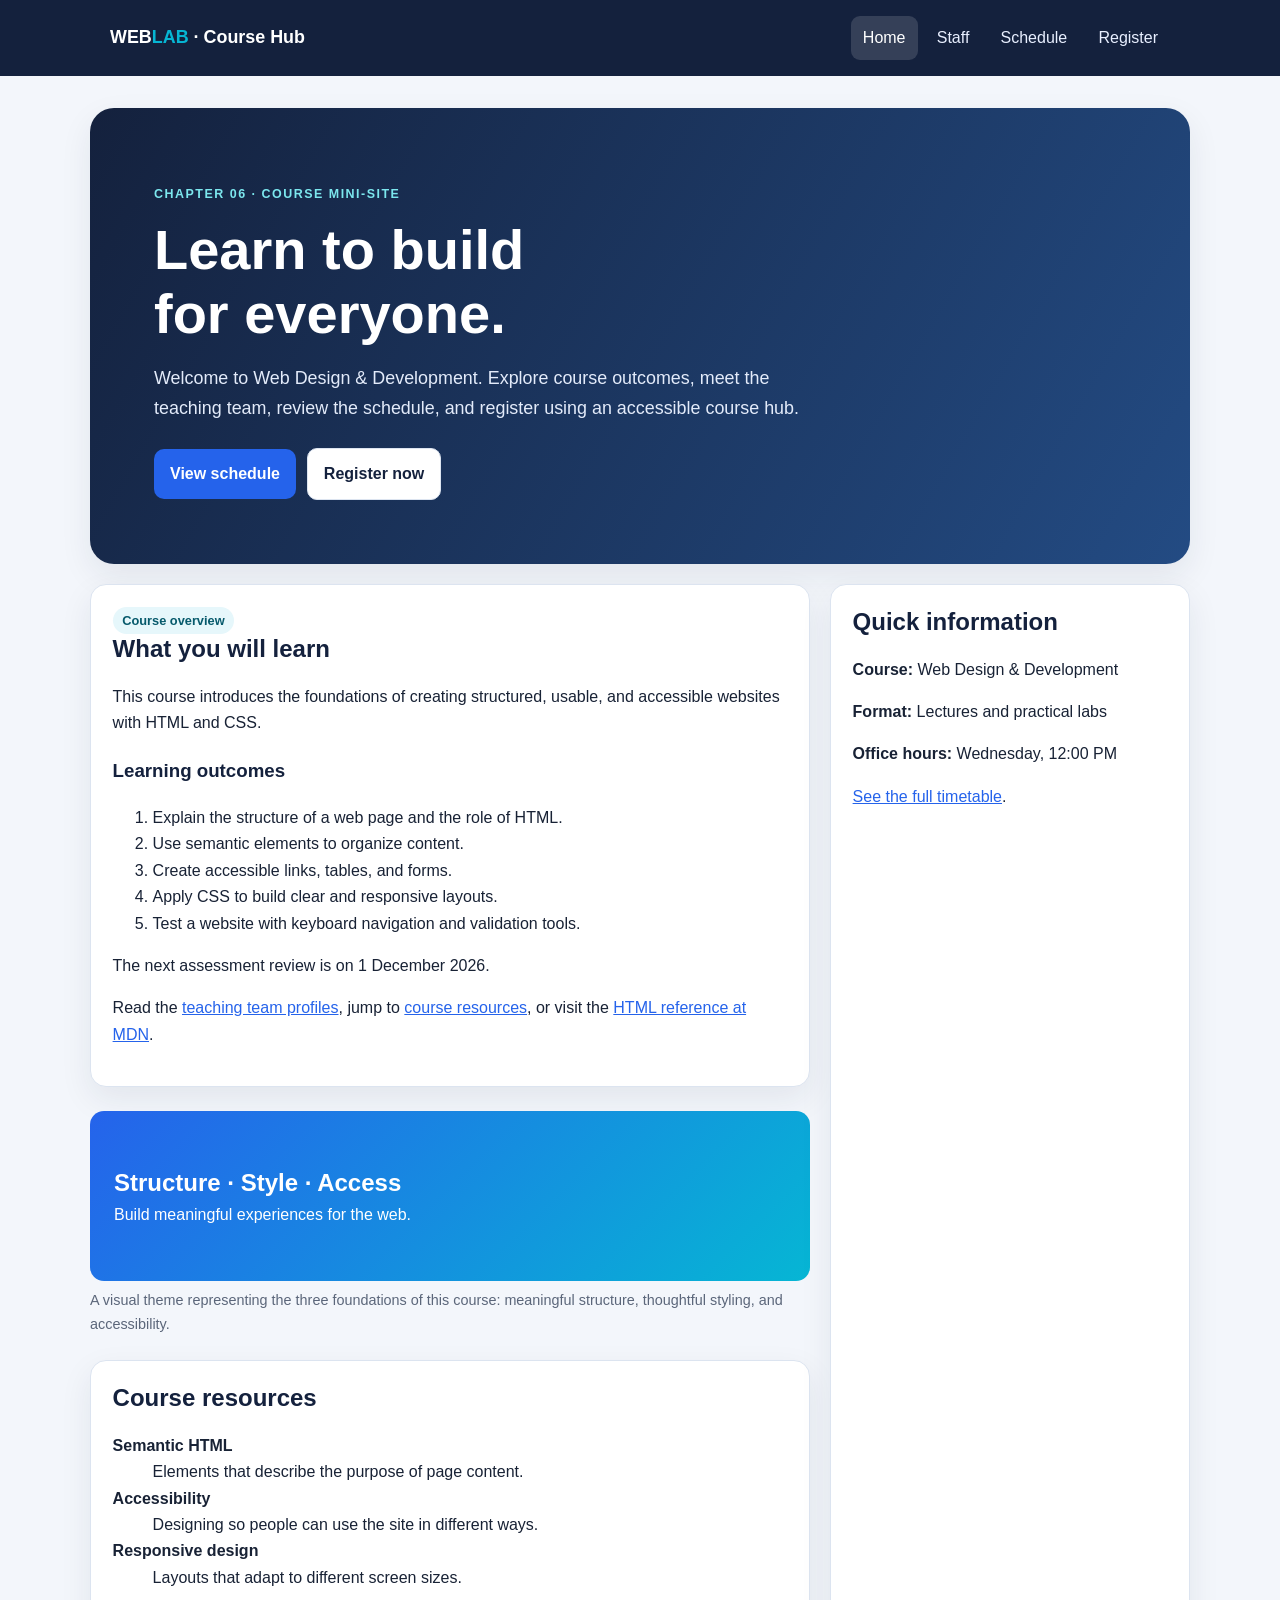
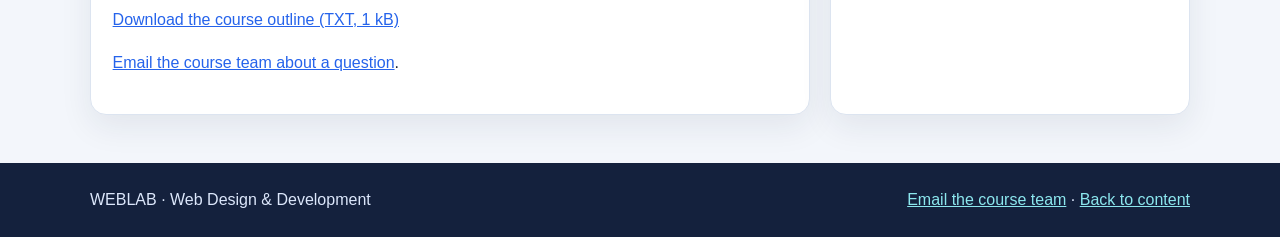
==== index.html @ 5d4ca90d "Add files via upload" ====
<!doctype html>
<html lang="en">
<head>
  <meta charset="utf-8">
  <meta name="viewport" content="width=device-width, initial-scale=1">
  <meta name="description" content="Accessible Web Design and Development course information.">
  <title>Course Home | WEBLAB Course Hub</title>
  <link rel="stylesheet" href="styles.css">
</head>
<body>

<a class="skip-link" href="#main">Skip to main content</a>
<header class="site-header">
  <div class="header-inner">
    <a class="brand" href="index.html">WEB<span>LAB</span> · Course Hub</a>
    <nav aria-label="Main navigation">
      <ul>
        <li><a href="index.html" aria-current="page">Home</a></li>
        <li><a href="staff.html" >Staff</a></li>
        <li><a href="schedule.html" >Schedule</a></li>
        <li><a href="register.html" >Register</a></li>
      </ul>
    </nav>
  </div>
</header>

<div class="container">

<div class="hero">
  <p class="eyebrow">Chapter 06 · Course mini-site</p>
  <h1>Learn to build<br>for everyone.</h1>
  <p class="lead">Welcome to Web Design &amp; Development. Explore course outcomes, meet the teaching team, review the schedule, and register using an accessible course hub.</p>
  <a class="button" href="schedule.html">View schedule</a>
  <a class="button secondary" href="register.html">Register now</a>
</div>
<div class="content-layout">
  <main id="main">
    <section class="panel" aria-labelledby="about-title">
      <span class="tag">Course overview</span>
      <h2 id="about-title">What you will learn</h2>
      <p>This course introduces the foundations of creating structured, usable, and accessible websites with HTML and CSS.</p>
      <h3>Learning outcomes</h3>
      <ol>
        <li>Explain the structure of a web page and the role of HTML.</li>
        <li>Use semantic elements to organize content.</li>
        <li>Create accessible links, tables, and forms.</li>
        <li>Apply CSS to build clear and responsive layouts.</li>
        <li>Test a website with keyboard navigation and validation tools.</li>
      </ol>
      <p>The next assessment review is on <time datetime="2026-12-01">1 December 2026</time>.</p>
      <p>Read the <a href="staff.html">teaching team profiles</a>, jump to <a href="#resources">course resources</a>, or visit the <a href="https://developer.mozilla.org/en-US/docs/Web/HTML" target="_blank" rel="noopener">HTML reference at MDN</a>.</p>
    </section>
    <figure>
      <div class="course-art" role="img" aria-label="Abstract blue and cyan illustration representing web development">
        <strong>Structure · Style · Access</strong>
        <span>Build meaningful experiences for the web.</span>
      </div>
      <figcaption>A visual theme representing the three foundations of this course: meaningful structure, thoughtful styling, and accessibility.</figcaption>
    </figure>
    <section class="panel" id="resources" aria-labelledby="resources-title">
      <h2 id="resources-title">Course resources</h2>
      <dl>
        <dt><strong>Semantic HTML</strong></dt><dd>Elements that describe the purpose of page content.</dd>
        <dt><strong>Accessibility</strong></dt><dd>Designing so people can use the site in different ways.</dd>
        <dt><strong>Responsive design</strong></dt><dd>Layouts that adapt to different screen sizes.</dd>
      </dl>
      <p><a href="assets/course-outline.txt" download>Download the course outline (TXT, 1 kB)</a></p>
      <p><a href="mailto:course@example.edu?subject=Course%20question">Email the course team about a question</a>.</p>
    </section>
  </main>
  <aside class="panel" aria-labelledby="quick-title">
    <h2 id="quick-title">Quick information</h2>
    <p><strong>Course:</strong> Web Design &amp; Development</p>
    <p><strong>Format:</strong> Lectures and practical labs</p>
    <p><strong>Office hours:</strong> <time datetime="2026-11-25T12:00">Wednesday, 12:00 PM</time></p>
    <p><a href="schedule.html">See the full timetable</a>.</p>
  </aside>
</div>

</div>

<footer class="site-footer">
  <div class="footer-inner">
    <span>WEBLAB · Web Design &amp; Development</span>
    <span><a href="mailto:course@example.edu">Email the course team</a> · <a href="#main">Back to content</a></span>
  </div>
</footer>

</body>
</html>
---- styles.css ----
:root {
  --navy: #14213d;
  --blue: #2563eb;
  --cyan: #06b6d4;
  --ink: #182235;
  --muted: #5b667a;
  --surface: #ffffff;
  --page: #f3f6fb;
  --line: #dce4f0;
  --focus: #f59e0b;
  --radius: 16px;
  --shadow: 0 12px 32px rgba(20,33,61,.08);
}
* { box-sizing: border-box; }
html { scroll-behavior: smooth; }
body {
  margin: 0; font-family: Arial, Helvetica, sans-serif; color: var(--ink);
  background: var(--page); line-height: 1.65;
}
a { color: var(--blue); }
a:hover { color: #1747b0; }
a:focus-visible, button:focus-visible, input:focus-visible, select:focus-visible,
textarea:focus-visible { outline: 3px solid var(--focus); outline-offset: 3px; }
.skip-link {
  position: absolute; left: 1rem; top: -5rem; z-index: 20;
  background: #fff; padding: .7rem 1rem; border-radius: 8px; font-weight: 700;
}
.skip-link:focus { top: 1rem; }
.site-header { background: var(--navy); color: white; }
.header-inner {
  max-width: 1100px; margin: auto; padding: 1rem 1.25rem;
  display: flex; justify-content: space-between; align-items: center; gap: 1rem; flex-wrap: wrap;
}
.brand { color: white; text-decoration: none; font-size: 1.12rem; font-weight: 800; }
.brand span { color: var(--cyan); }
nav ul { list-style: none; display: flex; flex-wrap: wrap; gap: .45rem; margin: 0; padding: 0; }
nav a { color: #e8efff; text-decoration: none; padding: .55rem .75rem; border-radius: 9px; display: inline-block; }
nav a[aria-current="page"], nav a:hover { background: rgba(255,255,255,.14); color: white; }
.container { width: min(1100px, calc(100% - 2rem)); margin: 2rem auto 3rem; }
.hero {
  background: linear-gradient(120deg, var(--navy), #234b83);
  color: white; padding: clamp(2rem, 6vw, 4rem); border-radius: 24px; box-shadow: var(--shadow);
}
.eyebrow { color: #7ce7ee; text-transform: uppercase; letter-spacing: .12em; font-size: .78rem; font-weight: 800; }
h1 { line-height: 1.15; font-size: clamp(2rem, 5vw, 3.5rem); margin: .5rem 0 1rem; }
h2 { color: var(--navy); margin-top: 0; line-height: 1.25; }
h3 { color: var(--navy); }
.lead { font-size: 1.12rem; max-width: 65ch; color: #e3ebfa; }
.button {
  display: inline-block; background: var(--blue); color: white; padding: .75rem 1rem;
  border: 0; border-radius: 10px; font-weight: 700; text-decoration: none; cursor: pointer;
}
.button.secondary { background: white; color: var(--navy); border: 1px solid var(--line); }
.hero .button { margin: .4rem .4rem 0 0; }
.grid { display: grid; grid-template-columns: repeat(3, minmax(0,1fr)); gap: 1rem; margin: 1.25rem 0; }
.card, .panel { background: var(--surface); border: 1px solid var(--line); border-radius: var(--radius); padding: 1.35rem; box-shadow: var(--shadow); }
.card p, .muted { color: var(--muted); }
.content-layout { display: grid; grid-template-columns: minmax(0, 2fr) minmax(220px, 1fr); gap: 1.25rem; margin-top: 1.25rem; }
main, aside { min-width: 0; }
.tag { display: inline-block; padding: .2rem .6rem; border-radius: 999px; background: #e6f7fb; color: #075a6c; font-size: .8rem; font-weight: 700; }
figure { margin: 1.5rem 0; }
.course-art {
  min-height: 170px; border-radius: 14px; padding: 1.5rem; color: white;
  background: linear-gradient(135deg, #2563eb, #06b6d4);
  display: flex; flex-direction: column; justify-content: center;
}
.course-art strong { font-size: 1.5rem; }
figcaption { color: var(--muted); font-size: .9rem; margin-top: .5rem; }
table { width: 100%; border-collapse: collapse; background: white; border-radius: 12px; overflow: hidden; }
caption { text-align: left; font-weight: 700; padding: .8rem 0; color: var(--navy); }
th, td { border: 1px solid var(--line); padding: .8rem; text-align: left; }
thead th { background: var(--navy); color: white; }
tbody th { background: #edf3fc; }
form { display: grid; gap: 1.2rem; }
fieldset { border: 1px solid var(--line); border-radius: 12px; padding: 1rem; margin: 0; }
legend { color: var(--navy); font-weight: 800; padding: 0 .35rem; }
.form-grid { display: grid; grid-template-columns: repeat(2, minmax(0,1fr)); gap: 1rem; }
.field { display: grid; gap: .35rem; }
label { font-weight: 700; }
input, select, textarea {
  width: 100%; padding: .7rem .8rem; border: 1px solid #b9c6d8; border-radius: 8px;
  font: inherit; background: white; color: var(--ink);
}
.choice { display: flex; gap: .6rem; align-items: flex-start; margin: .45rem 0; }
.choice input { width: auto; margin-top: .35rem; }
.actions { display: flex; flex-wrap: wrap; gap: .7rem; }
.site-footer { background: var(--navy); color: #dce7fb; padding: 1.5rem; }
.footer-inner { max-width: 1100px; margin: auto; display: flex; justify-content: space-between; flex-wrap: wrap; gap: 1rem; }
.site-footer a { color: #8ce7ee; }
.notice { border-left: 4px solid var(--cyan); background: #e9f9fb; padding: .9rem 1rem; border-radius: 8px; }
@media (max-width: 760px) {
  .grid { grid-template-columns: 1fr; }
  .content-layout { grid-template-columns: 1fr; }
  .header-inner { align-items: flex-start; flex-direction: column; }
  .form-grid { grid-template-columns: 1fr; }
  .container { margin-top: 1rem; }
}
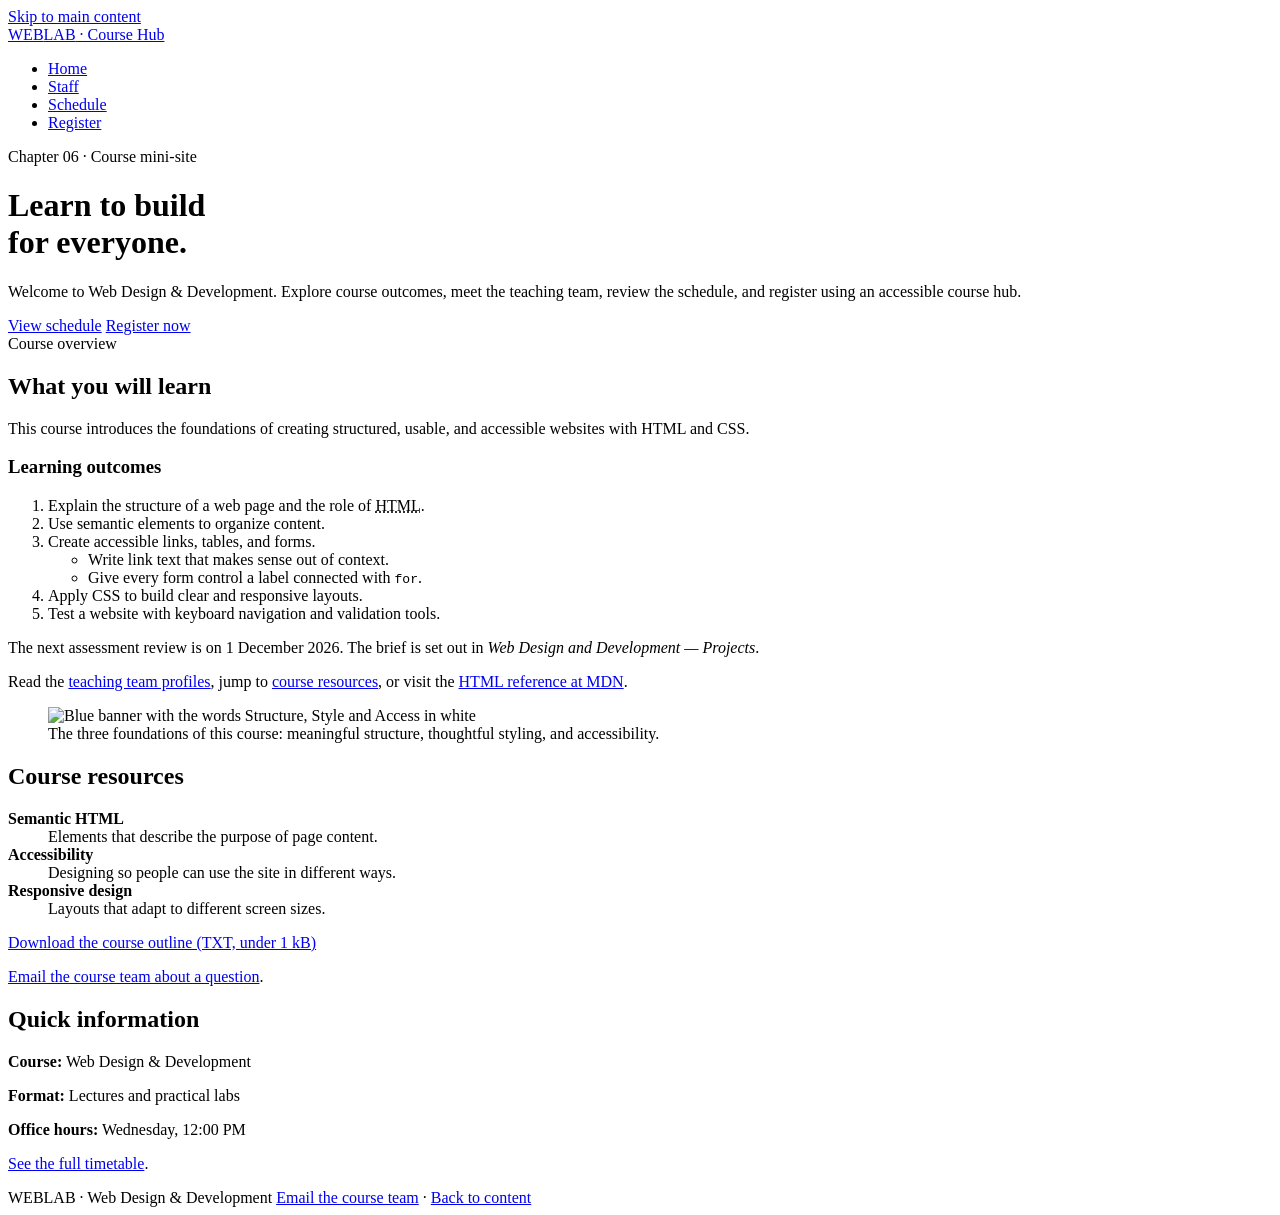
==== commit 804007bb: "Add files via upload" ====
--- a/index.html
+++ b/index.html
@@ -5,7 +5,6 @@
   <meta name="viewport" content="width=device-width, initial-scale=1">
   <meta name="description" content="Accessible Web Design and Development course information.">
   <title>Course Home | WEBLAB Course Hub</title>
-  <link rel="stylesheet" href="styles.css">
 </head>
 <body>
 
@@ -41,21 +40,23 @@
       <p>This course introduces the foundations of creating structured, usable, and accessible websites with HTML and CSS.</p>
       <h3>Learning outcomes</h3>
       <ol>
-        <li>Explain the structure of a web page and the role of HTML.</li>
+        <li>Explain the structure of a web page and the role of <abbr title="HyperText Markup Language">HTML</abbr>.</li>
         <li>Use semantic elements to organize content.</li>
-        <li>Create accessible links, tables, and forms.</li>
+        <li>Create accessible links, tables, and forms.
+          <ul>
+            <li>Write link text that makes sense out of context.</li>
+            <li>Give every form control a label connected with <code>for</code>.</li>
+          </ul>
+        </li>
         <li>Apply CSS to build clear and responsive layouts.</li>
         <li>Test a website with keyboard navigation and validation tools.</li>
       </ol>
-      <p>The next assessment review is on <time datetime="2026-12-01">1 December 2026</time>.</p>
+      <p>The next assessment review is on <time datetime="2026-12-01">1 December 2026</time>. The brief is set out in <cite>Web Design and Development — Projects</cite>.</p>
       <p>Read the <a href="staff.html">teaching team profiles</a>, jump to <a href="#resources">course resources</a>, or visit the <a href="https://developer.mozilla.org/en-US/docs/Web/HTML" target="_blank" rel="noopener">HTML reference at MDN</a>.</p>
     </section>
     <figure>
-      <div class="course-art" role="img" aria-label="Abstract blue and cyan illustration representing web development">
-        <strong>Structure · Style · Access</strong>
-        <span>Build meaningful experiences for the web.</span>
-      </div>
-      <figcaption>A visual theme representing the three foundations of this course: meaningful structure, thoughtful styling, and accessibility.</figcaption>
+      <img src="assets/course-art.svg" width="800" height="300" alt="Blue banner with the words Structure, Style and Access in white">
+      <figcaption>The three foundations of this course: meaningful structure, thoughtful styling, and accessibility.</figcaption>
     </figure>
     <section class="panel" id="resources" aria-labelledby="resources-title">
       <h2 id="resources-title">Course resources</h2>
@@ -64,7 +65,7 @@
         <dt><strong>Accessibility</strong></dt><dd>Designing so people can use the site in different ways.</dd>
         <dt><strong>Responsive design</strong></dt><dd>Layouts that adapt to different screen sizes.</dd>
       </dl>
-      <p><a href="assets/course-outline.txt" download>Download the course outline (TXT, 1 kB)</a></p>
+      <p><a href="assets/course-outline.txt" download>Download the course outline (TXT, under 1 kB)</a></p>
       <p><a href="mailto:course@example.edu?subject=Course%20question">Email the course team about a question</a>.</p>
     </section>
   </main>
